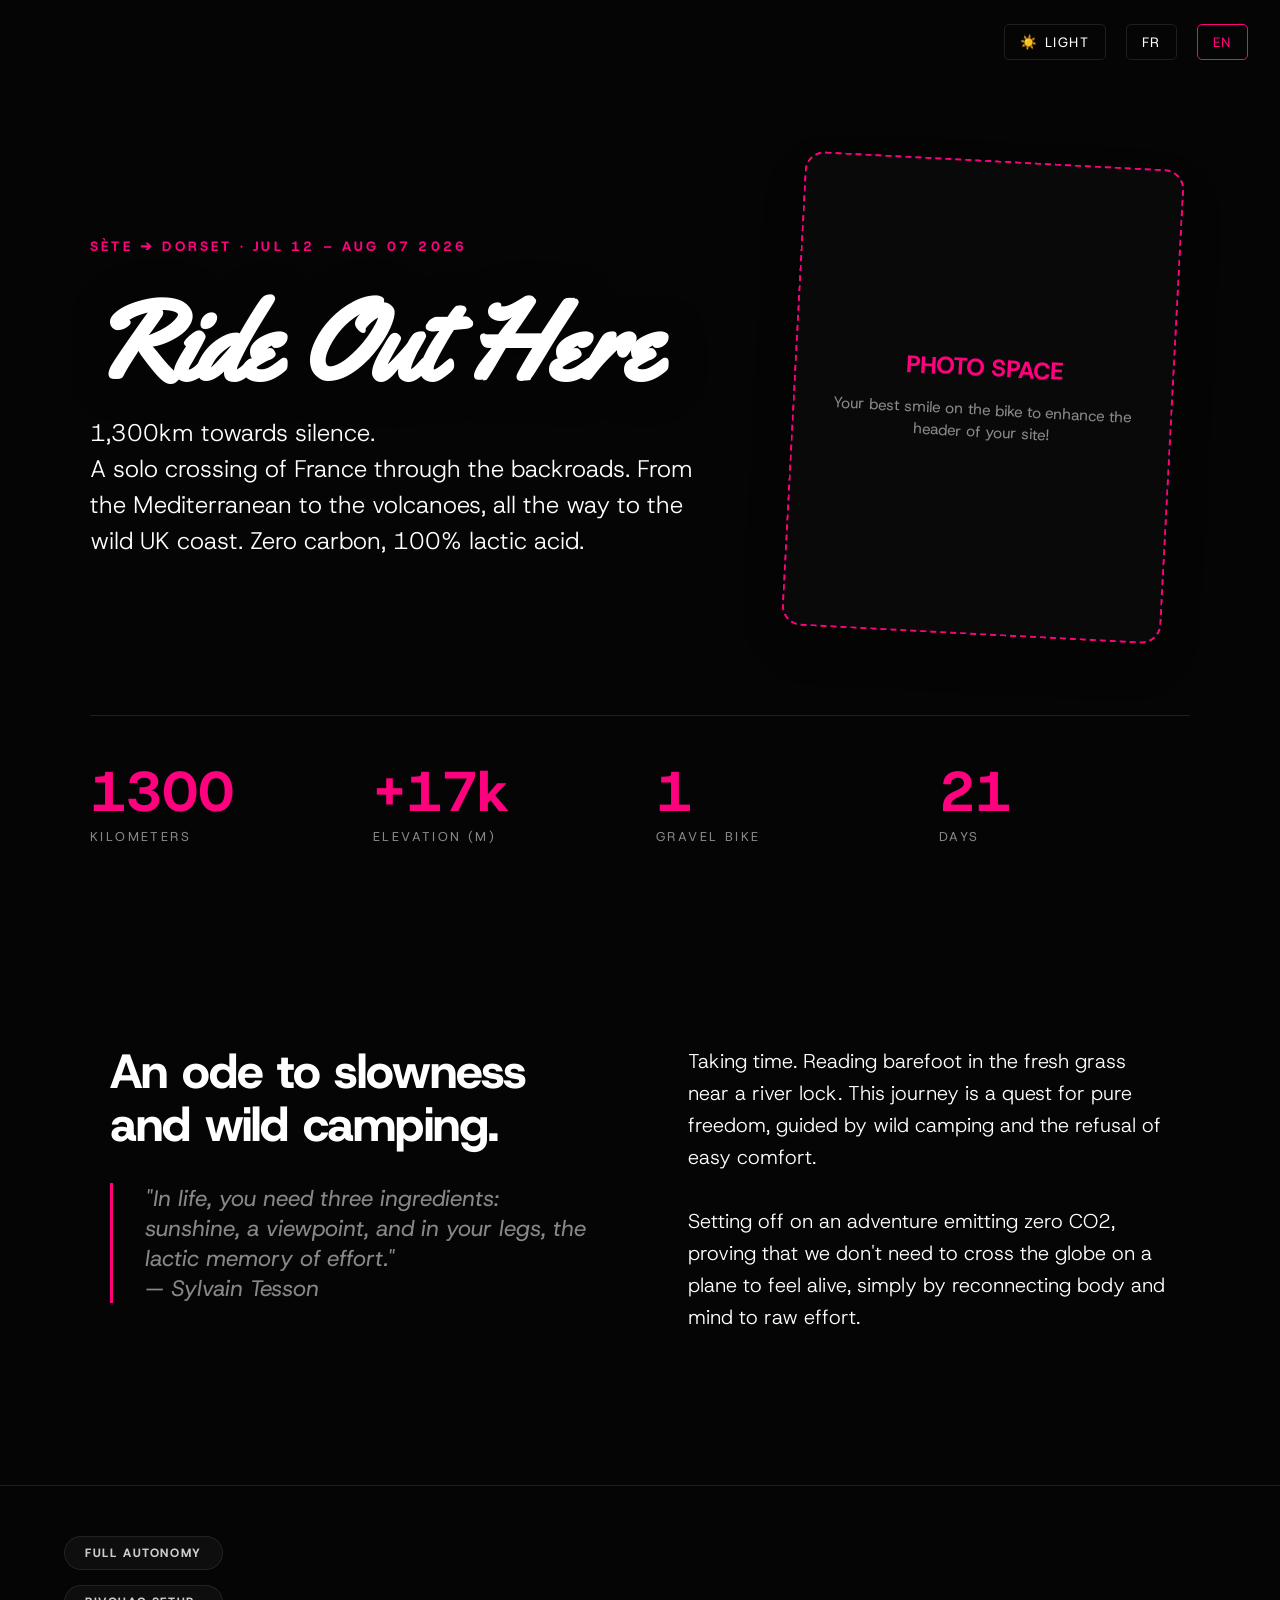
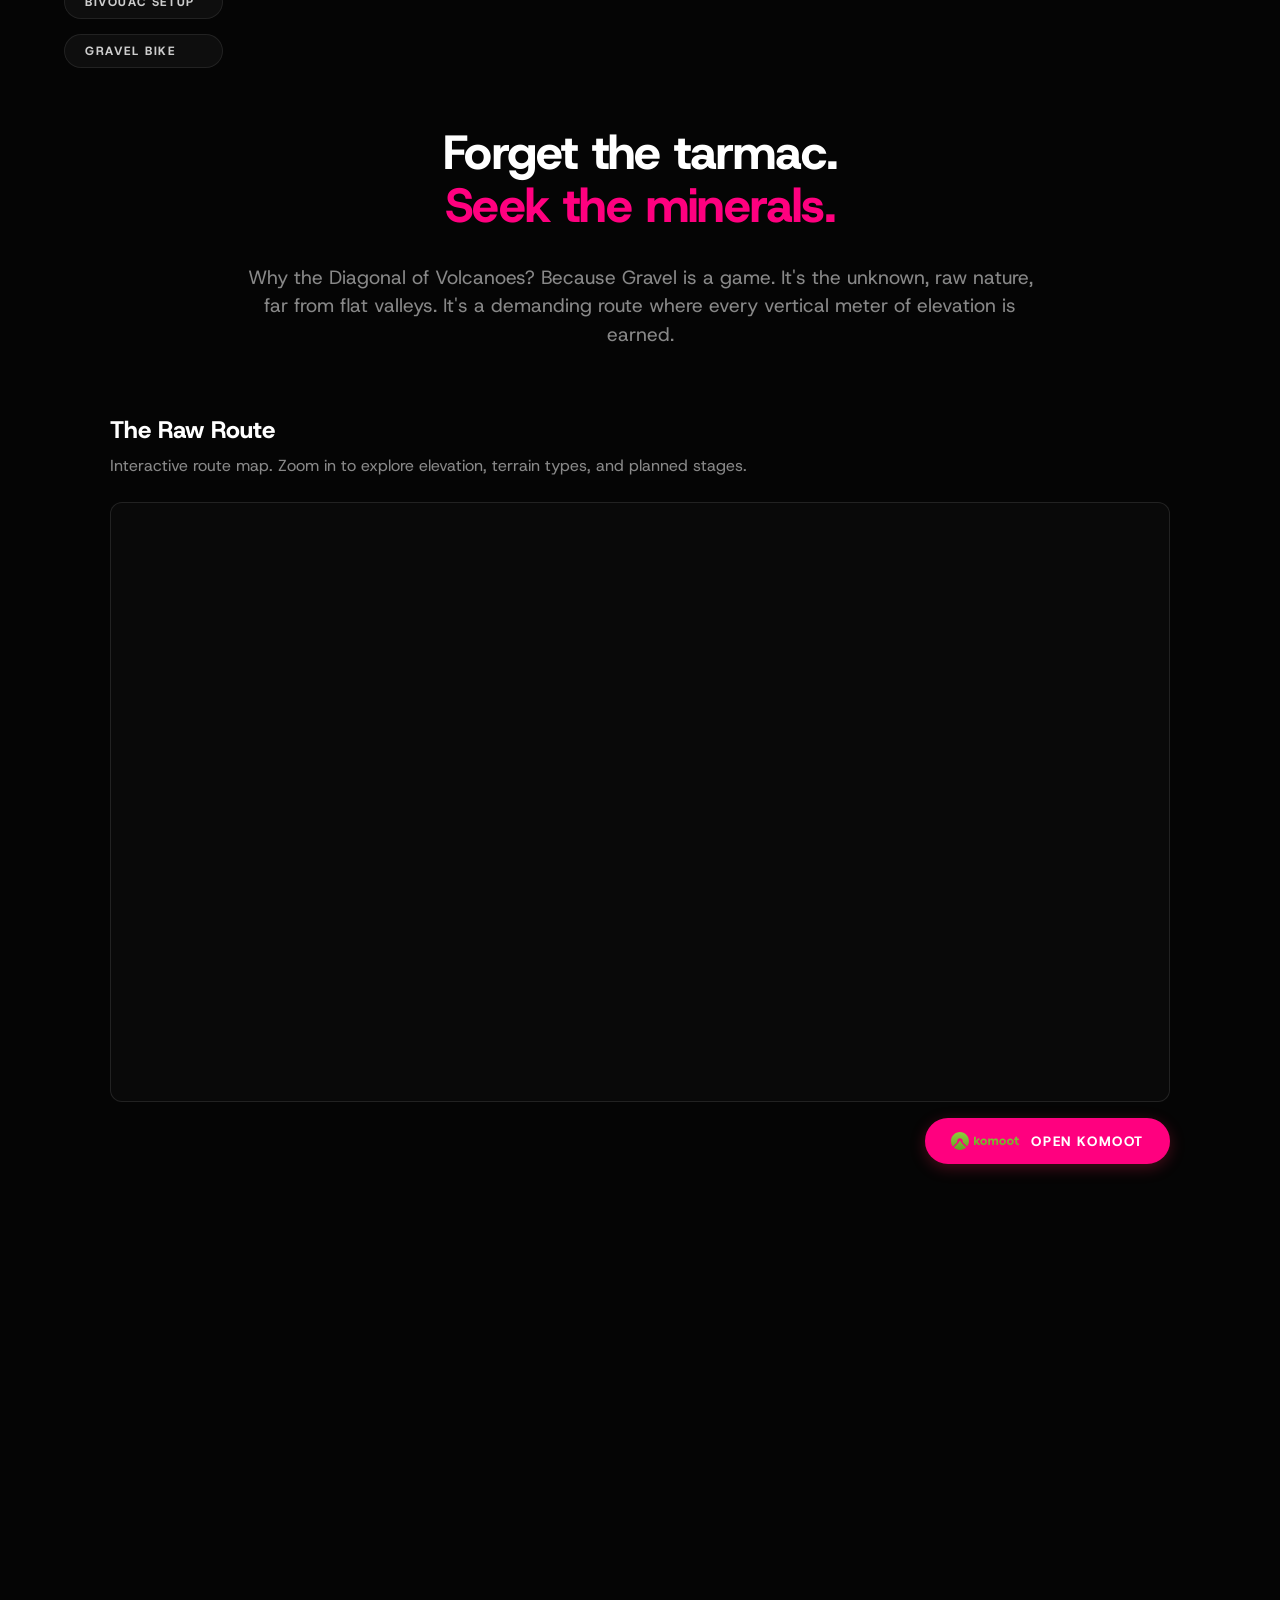
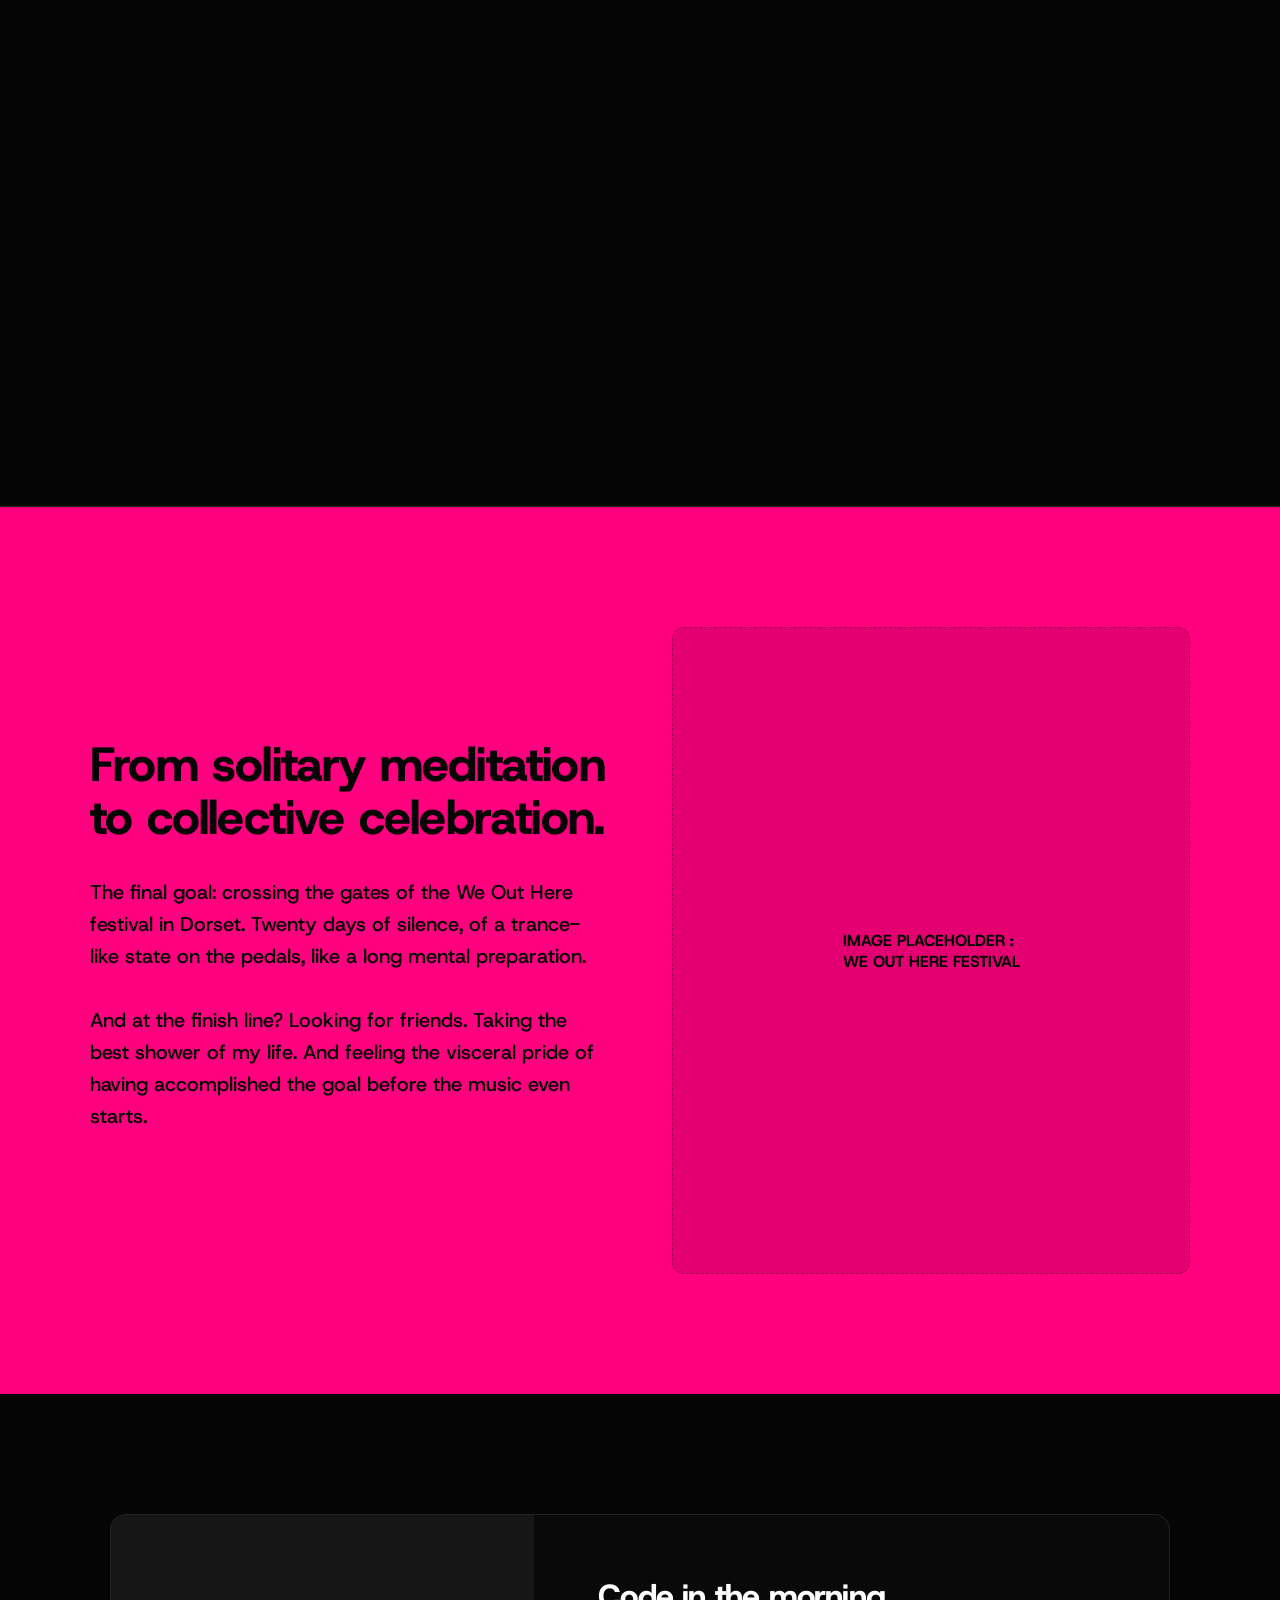
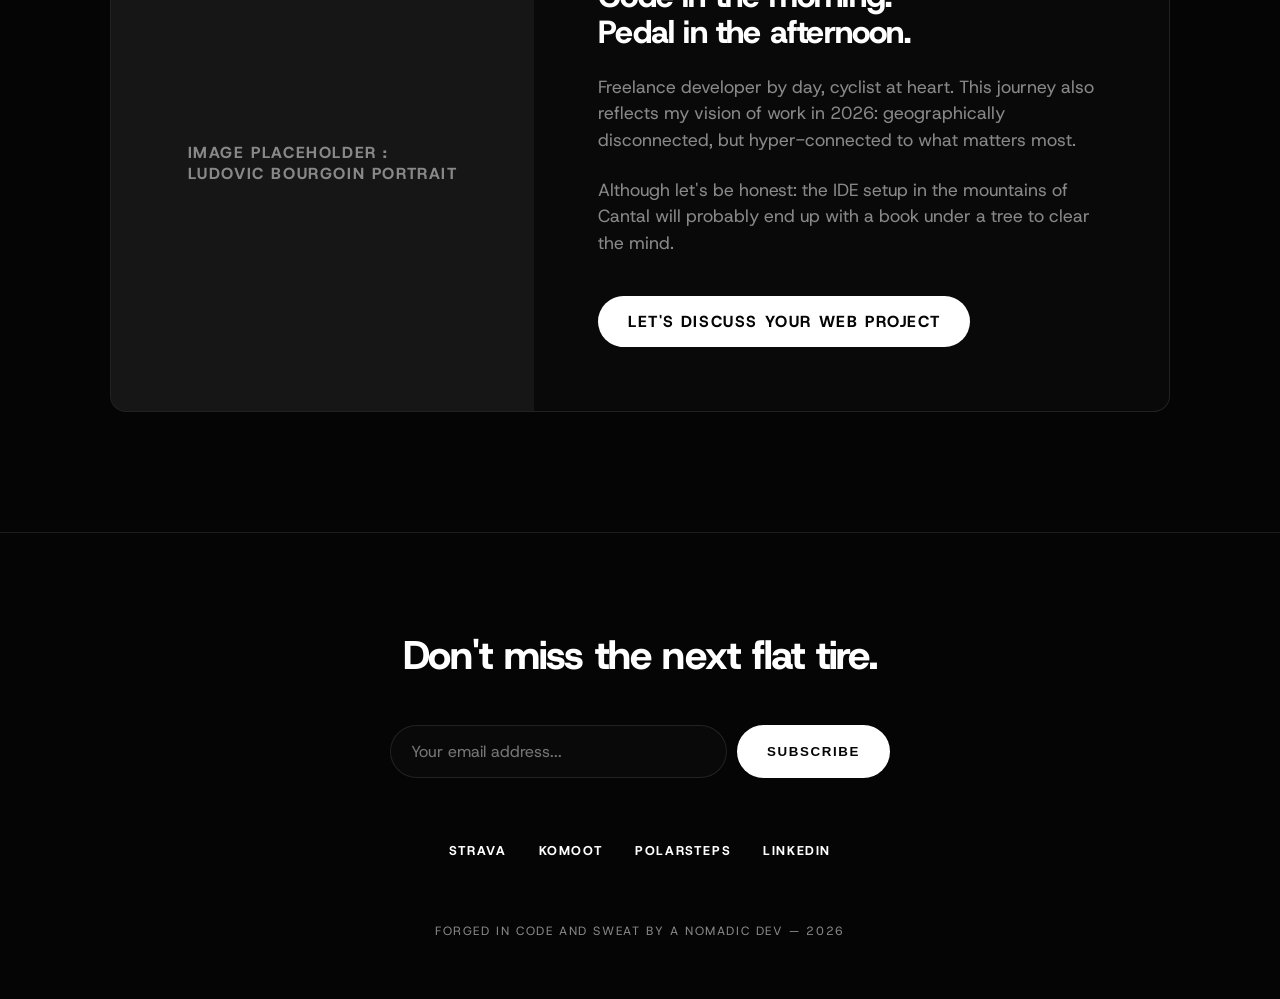
==== en.html @ 4d6a154c "feat: refonte UX/UI scrollytelling, Hero asymétrique, intégration Strava et Bento Grid" ====
<!DOCTYPE html>
<html lang="en" data-theme="dark">
<head>
    <meta charset="UTF-8">
    <meta name="viewport" content="width=device-width, initial-scale=1.0">
    <title>Ride Out Here | From Sète to the UK</title>
    <link rel="preconnect" href="https://fonts.googleapis.com">
    <link rel="preconnect" href="https://fonts.gstatic.com" crossorigin>
    <link href="https://fonts.googleapis.com/css2?family=Host+Grotesk:wght@300;400;500;800&family=Yellowtail&display=swap" rel="stylesheet">
    <link rel="stylesheet" href="style.css">
    <script src="app.js" defer></script>
</head>
<body>

    <nav aria-label="Main Navigation">
        <button id="theme-toggle" aria-label="Toggle theme">☀️ Light</button>
        <a href="index.html">FR</a>
        <a href="en.html" class="active-lang">EN</a>
    </nav>

    <!-- SECTION 1 : HERO -->
    <header id="hero" class="fade-up">
        <div class="hero-main">
            <div class="hero-content">
                <div class="kicker">Sète ➔ Dorset · Jul 12 – Aug 07 2026</div>
                <h1 class="logo-script" style="color: var(--text);">Ride Out Here</h1>
                <div class="hero-subtitle">1,300km towards silence.<br>A solo crossing of France through the backroads. From the Mediterranean to the volcanoes, all the way to the wild UK coast. Zero carbon, 100% lactic acid.</div>
            </div>
            
            <div class="hero-visual">
                <div class="placeholder-img">
                    <div>
                        <div class="placeholder-text">Photo Space</div>
                        <div class="placeholder-sub">Your best smile on the bike to enhance the header of your site!</div>
                    </div>
                </div>
            </div>
        </div>
        
        <div class="hero-stats fade-up">
            <div class="stat-impact">
                <span class="value">1300</span>
                <span class="label">Kilometers</span>
            </div>
            <div class="stat-impact">
                <span class="value">+17k</span>
                <span class="label">Elevation (m)</span>
            </div>
            <div class="stat-impact">
                <span class="value">1</span>
                <span class="label">Gravel Bike</span>
            </div>
            <div class="stat-impact">
                <span class="value">21</span>
                <span class="label">Days</span>
            </div>
        </div>
    </header>

    <!-- SECTION 2 : MANIFESTO -->
    <section id="manifesto" class="container">
        <div class="manifesto-grid">
            <div class="manifesto-left fade-up">
                <h2>An ode to slowness and wild camping.</h2>
                <div class="manifesto-quote">
                    "In life, you need three ingredients: sunshine, a viewpoint, and in your legs, the lactic memory of effort."
                    <br>— Sylvain Tesson
                </div>
            </div>
            <div class="manifesto-right fade-up">
                <p>Taking time. Reading barefoot in the fresh grass near a river lock. This journey is a quest for pure freedom, guided by wild camping and the refusal of easy comfort.</p>
                <p>Setting off on an adventure emitting zero CO2, proving that we don't need to cross the globe on a plane to feel alive, simply by reconnecting body and mind to raw effort.</p>
            </div>
        </div>
    </section>

    <!-- SECTION 3 : PLAYGROUND -->
    <section id="playground" class="dark-section">
        <div class="floating-badges">
            <span class="badge">Full Autonomy</span>
            <span class="badge">Bivouac Setup</span>
            <span class="badge">Gravel Bike</span>
        </div>
        <div class="container fade-up">
            <div class="playground-header">
                <h2>Forget the tarmac.<br><span style="color: var(--pink)">Seek the minerals.</span></h2>
                <p>Why the Diagonal of Volcanoes? Because Gravel is a game. It's the unknown, raw nature, far from flat valleys. It's a demanding route where every vertical meter of elevation is earned.</p>
            </div>
            
            <div class="data-grid">
                
                <!-- KOMOOT FULL WIDTH -->
                <div class="data-item full-width fade-up">
                    <div class="data-header">
                        <h3>The Raw Route</h3>
                        <p class="data-desc">Interactive route map. Zoom in to explore elevation, terrain types, and planned stages.</p>
                    </div>
                    <div class="iframe-wrapper komoot-wrapper">
                        <iframe src="https://www.komoot.com/en-en/collection/4285961/embed?share_token=anZigAyCn3lF7c02jevDtrPd1Ze7LWQnHjiLICbngpUIBMjyJF" width="100%" height="100%" frameborder="0" scrolling="no"></iframe>
                    </div>
                    <div class="app-link-container">
                        <a href="https://www.komoot.com/en-en/collection/4285961" target="_blank" class="app-link">
                            <img src="Komoot_idVKN6jqin_1.svg" alt="Komoot" class="app-logo">
                            Open Komoot
                        </a>
                    </div>
                </div>

                <!-- POLARSTEPS HALF WIDTH -->
                <div class="data-item fade-up">
                    <div class="data-header">
                        <h3>Live Journal</h3>
                        <p class="data-desc">Real-time GPS tracking and daily photos. Experience the adventure from the inside.</p>
                    </div>
                    <div class="iframe-wrapper polarsteps-wrapper">
                        <iframe width="100%" height="100%" src="https://www.polarsteps.com/LudovicBourgoin/25395523-ride-out-here/embed" frameborder="0"></iframe>
                    </div>
                    <div class="app-link-container">
                        <a href="https://www.polarsteps.com/LudovicBourgoin/25395523-ride-out-here" target="_blank" class="app-link">
                            <img src="Polarsteps_Polarsteps_logo_-_Monotone_-_White_0.svg" alt="Polarsteps" class="app-logo">
                            Open Polarsteps
                        </a>
                    </div>
                </div>
                
                <!-- STRAVA HALF WIDTH -->
                <div class="data-item fade-up">
                    <div class="data-header">
                        <h3>Strava Telemetry</h3>
                        <p class="data-desc">Raw effort data: heart rate, speed, power output, and segments.</p>
                    </div>
                    <div class="strava-wrapper">
                        <iframe height='454' width='300' frameborder='0' allowtransparency='true' scrolling='no' src='https://www.strava.com/athletes/3529991/latest-rides/a2a5da579c4d61aae8dc96df157a29bcff467240'></iframe>
                    </div>
                    <div class="app-link-container">
                        <a href="https://www.strava.com/athletes/3529991" target="_blank" class="app-link">
                            <img src="Strava_idOGsGeeO9_0.svg" alt="Strava" class="app-logo">
                            Open Strava
                        </a>
                    </div>
                </div>

            </div>
        </div>
    </section>

    <!-- SECTION 4 : DESTINATION -->
    <section id="destination" class="pink-section">
        <div class="split-section fade-up">
            <div class="split-text">
                <h2>From solitary meditation to collective celebration.</h2>
                <p>The final goal: crossing the gates of the We Out Here festival in Dorset. Twenty days of silence, of a trance-like state on the pedals, like a long mental preparation.</p>
                <p>And at the finish line? Looking for friends. Taking the best shower of my life. And feeling the visceral pride of having accomplished the goal before the music even starts.</p>
            </div>
            <div class="split-image">
                <div class="placeholder-img">Image Placeholder :<br>We Out Here Festival</div>
            </div>
        </div>
    </section>

    <!-- SECTION 5 : DEV NOMADE -->
    <section id="author" class="container">
        <div class="author-card fade-up">
            <div class="author-img">
                <div class="placeholder-img">Image Placeholder :<br>Ludovic Bourgoin Portrait</div>
            </div>
            <div class="author-bio">
                <h2>Code in the morning.<br>Pedal in the afternoon.</h2>
                <p>Freelance developer by day, cyclist at heart. This journey also reflects my vision of work in 2026: geographically disconnected, but hyper-connected to what matters most.</p>
                <p>Although let's be honest: the IDE setup in the mountains of Cantal will probably end up with a book under a tree to clear the mind.</p>
                <div style="margin-top: 1rem;">
                    <a href="mailto:contact@example.com" class="cta-button">Let's discuss your web project</a>
                </div>
            </div>
        </div>
    </section>

    <!-- SECTION 6 : FOOTER -->
    <footer>
        <h2 class="fade-up">Don't miss the next flat tire.</h2>
        <div class="newsletter fade-up">
            <input type="email" placeholder="Your email address...">
            <button class="cta-button">Subscribe</button>
        </div>
        <div class="footer-links fade-up">
            <a href="https://strava.com/">Strava</a>
            <a href="https://www.komoot.com/en-en/collection/4285961">Komoot</a>
            <a href="https://www.polarsteps.com/LudovicBourgoin/25395523-ride-out-here">Polarsteps</a>
            <a href="#">LinkedIn</a>
        </div>
        <p class="copyright">FORGED IN CODE AND SWEAT BY A NOMADIC DEV — 2026</p>
    </footer>

</body>
</html>
---- style.css ----
:root {
    --pink: #ff007f;
    --bg: #050505;
    --text: #ffffff;
    --text-dim: #888888;
    --border: rgba(255, 255, 255, 0.1);
    --grain-opacity: 0.03;
    --setup-bg: rgba(255,255,255, 0.02);
    --hero-overlay: rgba(0, 0, 0, 0.75);
    --hero-text: #ffffff;
}

[data-theme="light"] {
    --pink: #E11D48;
    --bg: #FAFAFA;
    --text: #18181b;
    --text-dim: #52525b;
    --border: rgba(0, 0, 0, 0.1);
    --grain-opacity: 0.02;
    --setup-bg: rgba(0,0,0, 0.03);
    --hero-overlay: rgba(255, 255, 255, 0.85);
    --hero-text: #18181b;
}

* { box-sizing: border-box; margin: 0; padding: 0; }

body {
    background-color: var(--bg);
    color: var(--text);
    font-family: 'Host Grotesk', sans-serif;
    -webkit-font-smoothing: antialiased;
    overflow-x: hidden;
    transition: background-color 0.3s ease, color 0.3s ease;
}

body::before {
    content: "";
    position: fixed;
    top: 0; left: 0; width: 100%; height: 100%;
    background-image: url("https://www.transparenttextures.com/patterns/carbon-fibre.png");
    opacity: var(--grain-opacity);
    pointer-events: none;
    z-index: -1;
}

/* --- TOOLBAR / NAVBAR --- */
nav {
    position: fixed;
    top: 0; left: 0; right: 0;
    padding: 1.5rem 2rem;
    display: flex;
    justify-content: flex-end;
    gap: 20px;
    z-index: 100;
    background: transparent;
    transition: all 0.3s ease;
    border-bottom: 1px solid transparent;
}

nav.scrolled {
    backdrop-filter: blur(10px);
    -webkit-backdrop-filter: blur(10px);
    background: rgba(0, 0, 0, 0.4);
    border-bottom: 1px solid var(--border);
    padding: 1rem 2rem;
}

[data-theme="light"] nav.scrolled {
    background: rgba(255, 255, 255, 0.7);
}

nav button, nav a {
    background: none;
    border: 1px solid var(--border);
    border-radius: 5px;
    color: var(--text);
    padding: 8px 15px;
    font-family: inherit;
    font-size: 0.85rem;
    cursor: pointer;
    text-transform: uppercase;
    letter-spacing: 0.1rem;
    text-decoration: none;
    transition: all 0.2s;
}

nav button:hover, nav a:hover {
    border-color: var(--pink);
    color: var(--pink);
}

.active-lang {
    border-color: var(--pink);
    color: var(--pink);
}

/* --- ANIMATIONS --- */
.fade-up {
    opacity: 0;
    transform: translateY(30px);
    transition: opacity 0.8s ease, transform 0.8s ease;
}

.fade-up.in-view {
    opacity: 1;
    transform: translateY(0);
}

/* --- SECTION 1 : HERO --- */
header#hero {
    min-height: auto;
    display: flex;
    flex-direction: column;
    justify-content: center;
    align-items: center;
    position: relative;
    padding: 160px 20px 80px;
    background: none;
}

[data-theme="light"] header#hero {
    background: none;
}

.hero-main {
    display: grid;
    grid-template-columns: 1.2fr 0.8fr;
    gap: 4rem;
    max-width: 1100px;
    width: 100%;
    margin-bottom: 5rem;
    align-items: center;
}

@media (max-width: 900px) {
    .hero-main {
        grid-template-columns: 1fr;
        text-align: center;
    }
}

.hero-content {
    margin: 0;
    padding: 0;
}

@media (max-width: 900px) {
    .hero-content {
        display: flex;
        flex-direction: column;
        align-items: center;
    }
}

.kicker {
    font-size: 0.85rem;
    color: var(--pink);
    text-transform: uppercase;
    letter-spacing: 0.2rem;
    font-weight: 800;
    margin-bottom: 2rem;
}

.logo-script {
    font-family: 'Yellowtail', cursive;
    font-size: clamp(4rem, 10vw, 7rem);
    color: var(--hero-text);
    line-height: 1;
    margin-bottom: 1rem;
    text-shadow: 0 4px 40px rgba(0, 0, 0, 0.4);
}

.hero-subtitle {
    font-size: clamp(1.2rem, 3vw, 1.5rem);
    line-height: 1.5;
    color: var(--text);
    font-weight: 300;
}

.hero-stats {
    display: grid;
    grid-template-columns: repeat(4, 1fr);
    width: 100%;
    max-width: 1100px;
    gap: 2rem;
    padding-top: 3rem;
    border-top: 1px solid var(--border);
}

.hero-visual {
    position: relative;
    width: 100%;
    display: flex;
    justify-content: center;
    align-items: center;
}

.hero-visual .placeholder-img {
    width: 100%;
    max-width: 380px;
    aspect-ratio: 4/5;
    background: var(--setup-bg);
    border: 2px dashed var(--pink);
    border-radius: 20px;
    display: flex;
    justify-content: center;
    align-items: center;
    text-align: center;
    padding: 2rem;
    transform: rotate(3deg);
    transition: transform 0.4s ease;
    box-shadow: 0 20px 40px rgba(0,0,0, 0.2);
}

[data-theme="light"] .hero-visual .placeholder-img {
    background: rgba(0,0,0,0.03);
}

.hero-visual:hover .placeholder-img {
    transform: rotate(0deg) scale(1.02);
}

.hero-visual .placeholder-text {
    font-size: 1.5rem;
    font-weight: 800;
    color: var(--pink);
    text-transform: uppercase;
}

.hero-visual .placeholder-sub {
    font-size: 0.95rem;
    color: var(--text-dim);
    margin-top: 1rem;
    font-weight: normal;
    line-height: 1.4;
}

.stat-impact {
    display: flex;
    flex-direction: column;
}

.stat-impact .value {
    font-size: clamp(2rem, 5vw, 3.5rem);
    font-weight: 800;
    color: var(--pink);
    line-height: 1;
}

.stat-impact .label {
    font-size: 0.8rem;
    text-transform: uppercase;
    letter-spacing: 0.15rem;
    color: var(--text-dim);
    margin-top: 0.5rem;
}

@media (max-width: 768px) {
    .hero-stats {
        grid-template-columns: repeat(2, 1fr);
        gap: 2rem;
    }
}

/* --- SECTION 2 : MANIFESTO --- */
.container {
    max-width: 1100px;
    margin: 0 auto;
    padding: 120px 20px;
}

.manifesto-grid {
    display: grid;
    grid-template-columns: 1fr 1fr;
    gap: 6rem;
    align-items: start;
}

@media (max-width: 900px) {
    .manifesto-grid {
        grid-template-columns: 1fr;
        gap: 3rem;
    }
}

.manifesto-left {
    position: sticky;
    top: 120px;
}

h2 {
    font-size: clamp(2rem, 4vw, 3rem);
    line-height: 1.1;
    font-weight: 800;
    margin-bottom: 2rem;
    letter-spacing: -0.05rem;
}

.manifesto-quote {
    font-size: 1.4rem;
    font-style: italic;
    color: var(--text-dim);
    border-left: 3px solid var(--pink);
    padding-left: 2rem;
    margin-top: 2rem;
}

.manifesto-right p {
    font-size: 1.25rem;
    line-height: 1.6;
    color: var(--text);
    margin-bottom: 2rem;
    font-weight: 300;
}

/* --- SECTION 3 : PLAYGROUND --- */
.dark-section {
    background: #050505;
    border-top: 1px solid var(--border);
    border-bottom: 1px solid var(--border);
    padding: 120px 20px;
    color: #ffffff;
    position: relative;
    overflow: hidden;
}

[data-theme="light"] .dark-section {
    background: #FAFAFA;
    color: #18181b;
}

.playground-header {
    text-align: center;
    max-width: 800px;
    margin: 0 auto 4rem;
}

.playground-header p {
    font-size: 1.2rem;
    line-height: 1.5;
    color: var(--text-dim);
}

.data-grid {
    display: grid;
    grid-template-columns: repeat(2, 1fr);
    gap: 3rem;
    max-width: 1100px;
    margin: 0 auto;
    position: relative;
    z-index: 2;
}

@media (max-width: 900px) {
    .data-grid {
        grid-template-columns: 1fr;
    }
}

.data-item {
    display: flex;
    flex-direction: column;
}

.data-item.full-width {
    grid-column: 1 / -1;
}

.data-item h3 {
    font-size: 1.5rem;
    margin-bottom: 0.5rem;
    font-weight: 800;
    color: var(--text);
}

.data-desc {
    font-size: 1rem;
    line-height: 1.5;
    color: var(--text-dim);
    margin-bottom: 1.5rem;
}

.iframe-wrapper {
    background: var(--setup-bg);
    border: 1px solid var(--border);
    width: 100%;
    overflow: hidden;
    border-radius: 12px;
    transition: transform 0.3s ease, box-shadow 0.3s ease;
}

.iframe-wrapper.komoot-wrapper {
    height: 600px;
}

.iframe-wrapper.polarsteps-wrapper {
    height: 480px;
}

.strava-wrapper {
    height: 480px;
    display: flex;
    justify-content: center;
    align-items: center;
    background: var(--setup-bg);
    border: 1px solid var(--border);
    border-radius: 12px;
    transition: transform 0.3s ease, box-shadow 0.3s ease;
}

.strava-wrapper:hover {
    transform: translateY(-5px);
    box-shadow: 0 15px 30px rgba(0,0,0,0.2);
}

.iframe-wrapper iframe {
    width: 100%;
    height: 100%;
    border: none;
}

.iframe-wrapper:hover {
    transform: translateY(-5px);
    box-shadow: 0 15px 30px rgba(0,0,0,0.2);
}

@media (max-width: 768px) {
    .iframe-wrapper.komoot-wrapper, .iframe-wrapper.polarsteps-wrapper, .strava-wrapper {
        height: auto;
        min-height: 460px;
    }
}

/* Floating Badges */
.floating-badges {
    position: absolute;
    top: 50px;
    left: 5%;
    display: flex;
    flex-direction: column;
    gap: 15px;
    z-index: 1;
    opacity: 0.8;
}

@media (max-width: 768px) {
    .floating-badges { display: none; }
}

.badge {
    background: rgba(255, 255, 255, 0.05);
    border: 1px solid rgba(255, 255, 255, 0.1);
    color: var(--text);
    font-weight: 800;
    text-transform: uppercase;
    letter-spacing: 0.1rem;
    font-size: 0.75rem;
    padding: 8px 20px;
    border-radius: 50px;
    backdrop-filter: blur(10px);
}

[data-theme="light"] .badge {
    background: rgba(0, 0, 0, 0.05);
    border: 1px solid rgba(0, 0, 0, 0.1);
}

/* APP LINKS */
.app-link-container {
    margin-top: 1rem;
    display: flex;
    justify-content: flex-end;
}

.app-link {
    display: inline-flex;
    align-items: center;
    gap: 12px;
    background: var(--pink);
    color: #fff;
    padding: 12px 24px;
    border-radius: 50px;
    text-decoration: none;
    font-size: 0.85rem;
    font-weight: 800;
    text-transform: uppercase;
    letter-spacing: 0.1rem;
    border: 2px solid var(--pink);
    transition: all 0.3s ease;
    box-shadow: 0 4px 15px rgba(225, 29, 72, 0.3);
}

.app-link:hover {
    background: transparent;
    border-color: var(--pink);
    box-shadow: 0 8px 25px rgba(225, 29, 72, 0.5);
    color: var(--pink);
}

[data-theme="light"] .app-link:hover {
    color: var(--pink);
}

.app-logo {
    height: 18px;
    width: auto;
}

/* --- SECTION 4 : DESTINATION --- */
.pink-section {
    background-color: var(--pink);
    color: #050505;
    padding: 120px 20px;
}

.pink-section h2 {
    color: #050505;
}

.split-section {
    display: grid;
    grid-template-columns: 1fr 1fr;
    gap: 4rem;
    align-items: center;
    max-width: 1100px;
    margin: 0 auto;
}

@media (max-width: 900px) {
    .split-section {
        grid-template-columns: 1fr;
    }
}

.split-text p {
    font-size: 1.25rem;
    line-height: 1.6;
    margin-bottom: 2rem;
    font-weight: 500;
}

.split-image {
    width: 100%;
}

.split-image .placeholder-img {
    aspect-ratio: 4 / 5;
    background: rgba(0,0,0,0.1);
    border-radius: 12px;
    display: flex;
    align-items: center;
    justify-content: center;
    color: #050505;
    font-weight: 800;
    text-transform: uppercase;
    border: 1px dashed rgba(0,0,0,0.3);
}

/* --- SECTION 5 : DEV NOMADE --- */
.author-card {
    background: var(--setup-bg);
    border: 1px solid var(--border);
    border-radius: 16px;
    display: grid;
    grid-template-columns: 2fr 3fr;
    overflow: hidden;
}

@media (max-width: 768px) {
    .author-card {
        grid-template-columns: 1fr;
    }
}

.author-img {
    width: 100%;
    height: 100%;
}

.author-img .placeholder-img {
    width: 100%;
    height: 100%;
    min-height: 300px;
    background: rgba(255,255,255,0.05);
    display: flex;
    align-items: center;
    justify-content: center;
    color: var(--text-dim);
    text-transform: uppercase;
    font-weight: 800;
    letter-spacing: 0.1rem;
}

[data-theme="light"] .author-img .placeholder-img {
    background: rgba(0,0,0,0.05);
}

.author-bio {
    padding: 4rem;
    display: flex;
    flex-direction: column;
    justify-content: center;
}

.author-bio h2 {
    font-size: 2rem;
    margin-bottom: 1.5rem;
}

.author-bio p {
    font-size: 1.1rem;
    color: var(--text-dim);
    margin-bottom: 1.5rem;
    line-height: 1.5;
}

.cta-button {
    display: inline-block;
    padding: 15px 30px;
    background: var(--text);
    color: var(--bg);
    border-radius: 50px;
    font-weight: 800;
    text-transform: uppercase;
    letter-spacing: 0.1rem;
    text-decoration: none;
    transition: transform 0.3s ease;
    border: none;
    cursor: pointer;
    text-align: center;
}

.cta-button:hover {
    transform: translateY(-3px);
}

[data-theme="light"] .cta-button {
    background: #09090b;
    color: #fff;
}

/* --- SECTION 6 : FOOTER --- */
footer {
    padding: 100px 20px 60px;
    text-align: center;
    background: var(--bg);
    border-top: 1px solid var(--border);
}

footer h2 {
    font-size: clamp(2rem, 4vw, 2.5rem);
    margin-bottom: 3rem;
}

.newsletter {
    display: flex;
    max-width: 500px;
    margin: 0 auto 4rem;
    gap: 10px;
}

.newsletter input {
    flex: 1;
    background: var(--setup-bg);
    border: 1px solid var(--border);
    color: var(--text);
    padding: 15px 20px;
    border-radius: 50px;
    font-family: inherit;
    font-size: 1rem;
}

.newsletter input:focus {
    outline: none;
    border-color: var(--pink);
}

@media (max-width: 600px) {
    .newsletter {
        flex-direction: column;
    }
}

.footer-links {
    display: flex;
    justify-content: center;
    flex-wrap: wrap;
    gap: 2rem;
    margin-bottom: 4rem;
}

.footer-links a {
    color: var(--text);
    text-decoration: none;
    text-transform: uppercase;
    font-weight: 800;
    letter-spacing: 0.1rem;
    font-size: 0.8rem;
}

.footer-links a:hover {
    color: var(--pink);
}

.copyright {
    color: var(--text-dim);
    font-size: 0.75rem;
    letter-spacing: 0.1rem;
    text-transform: uppercase;
}
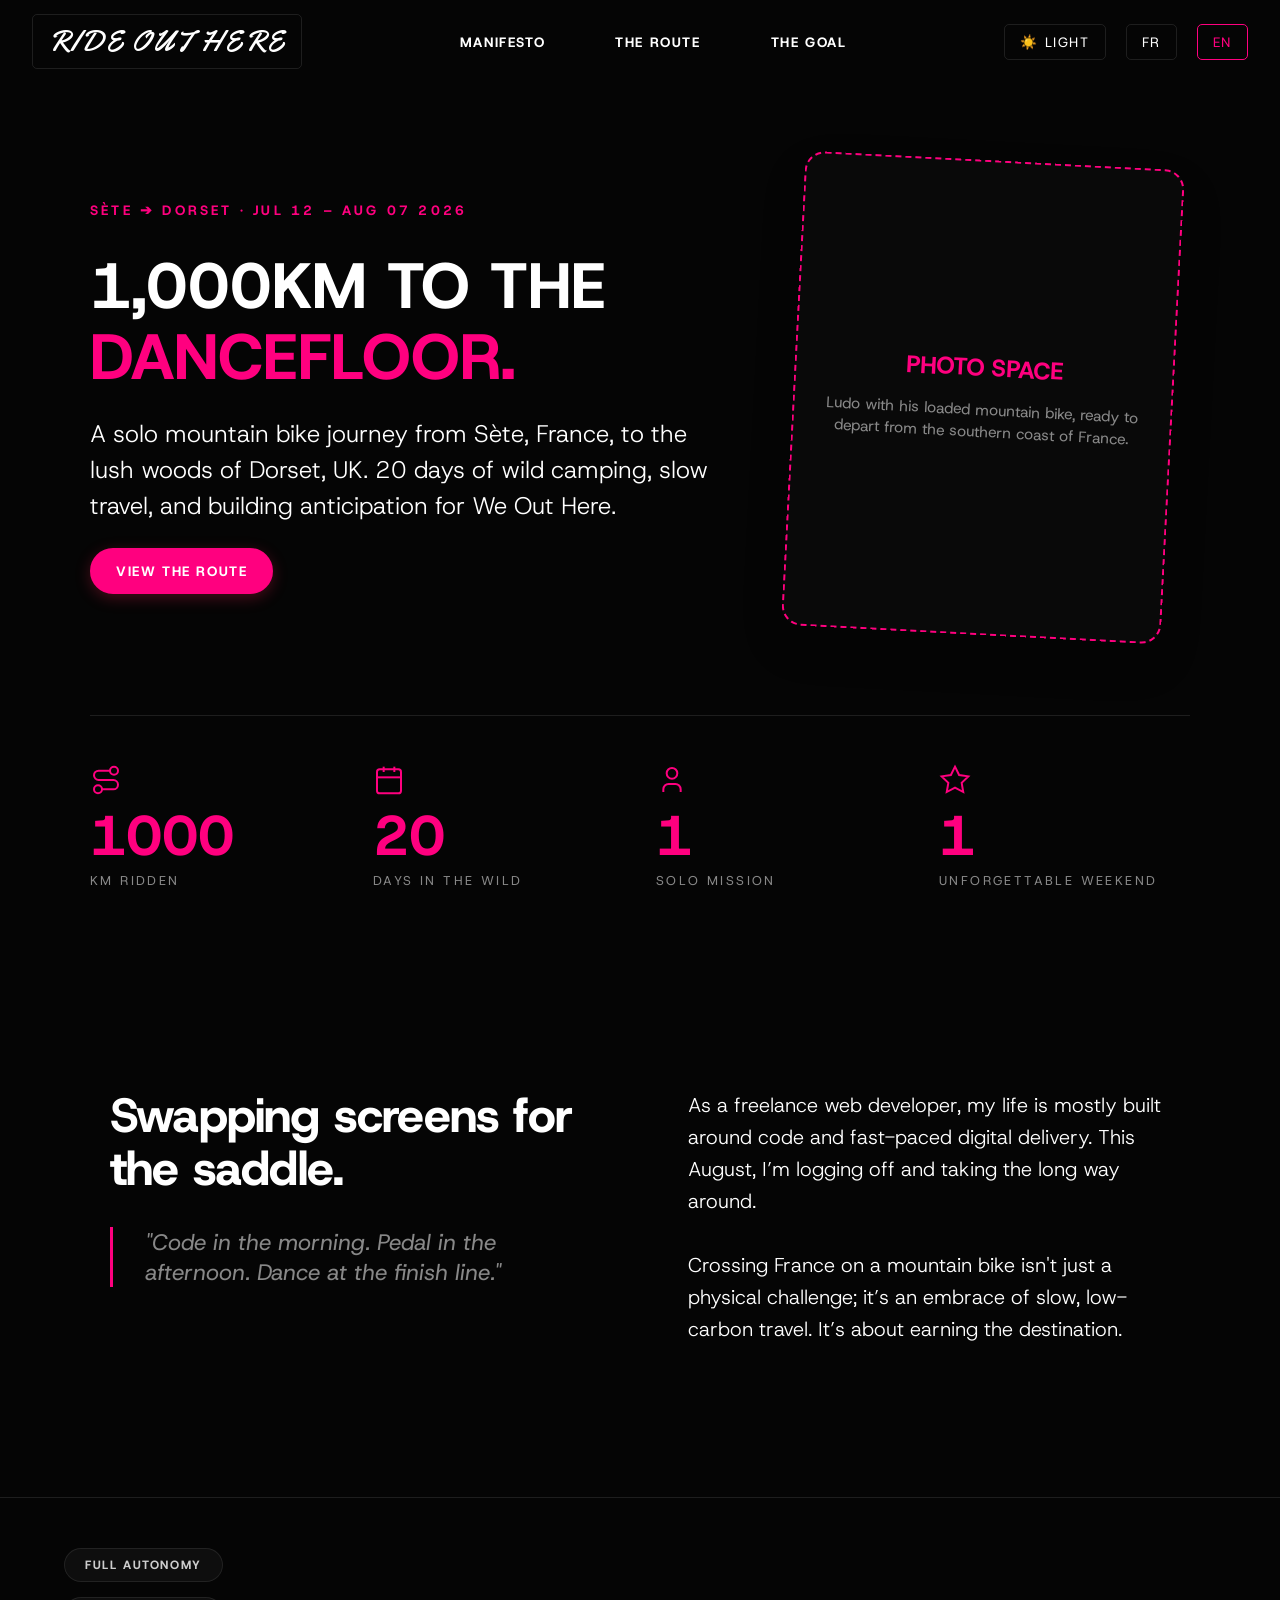
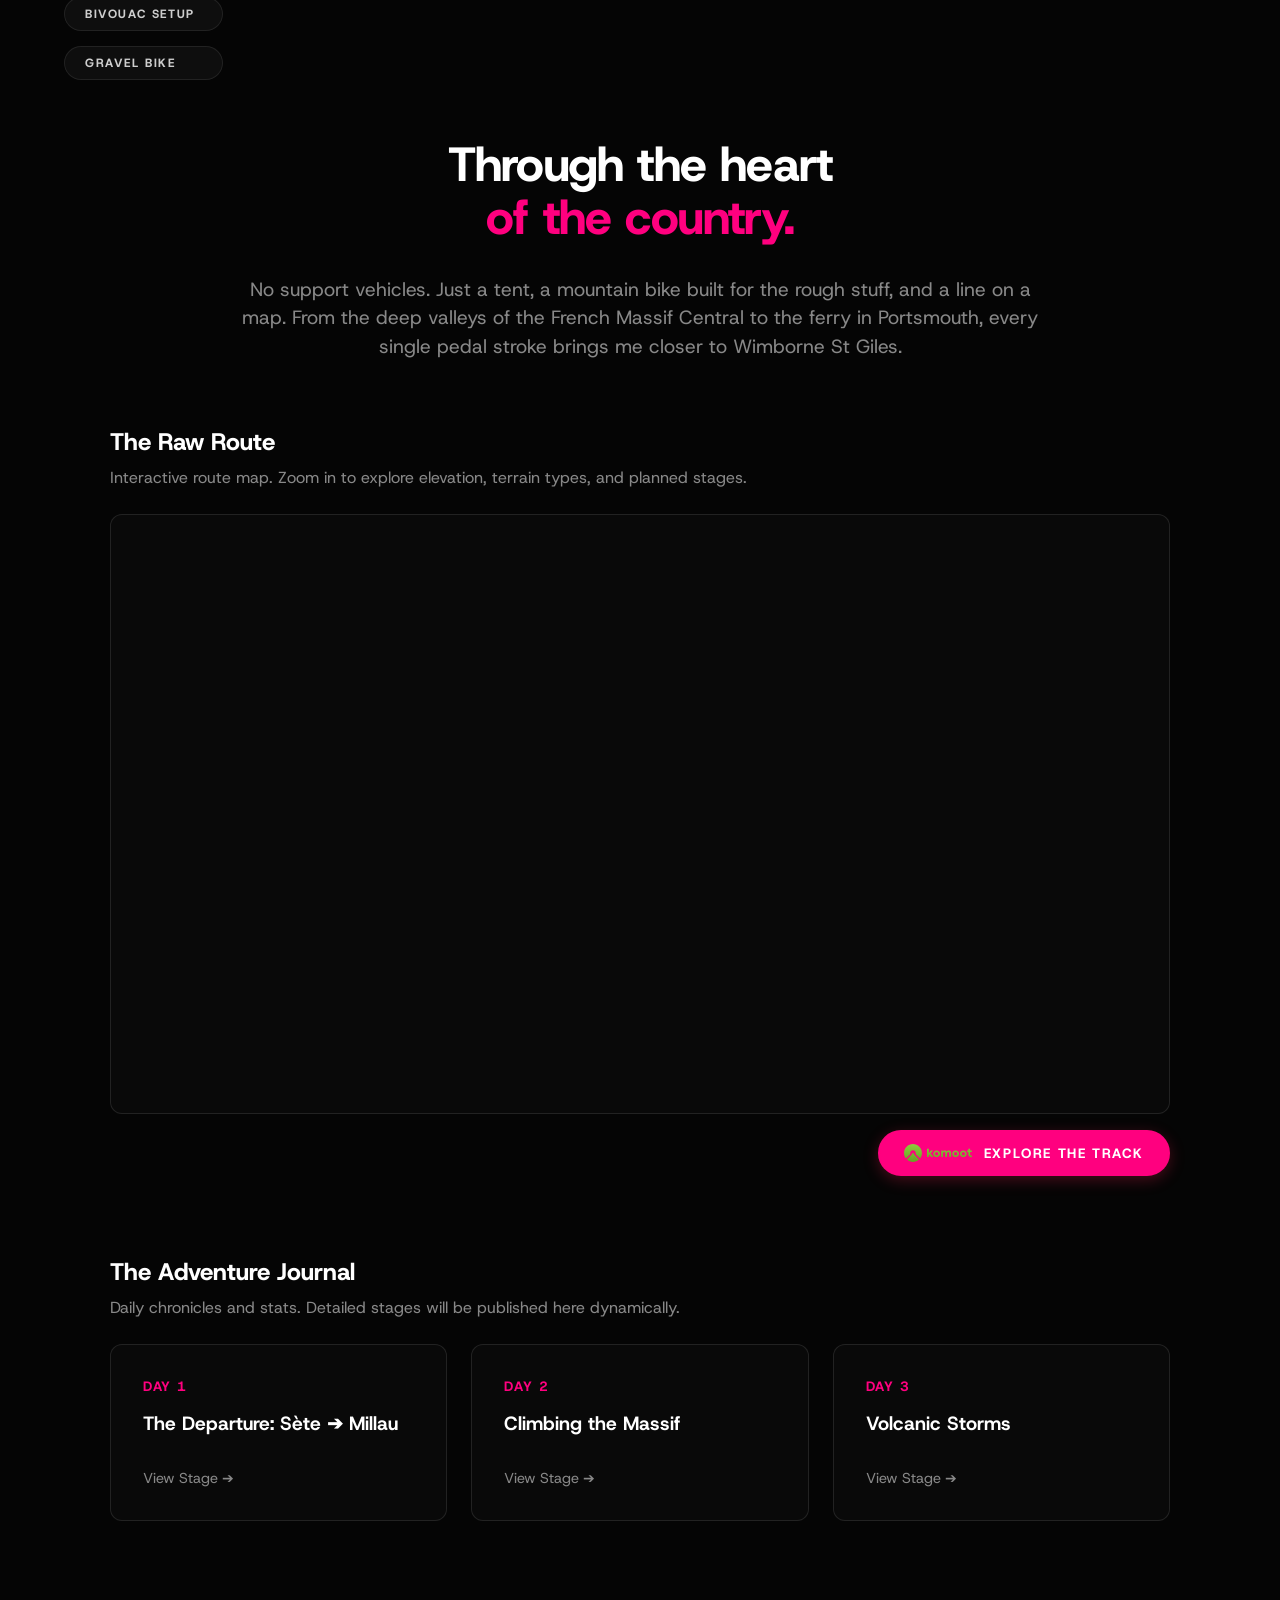
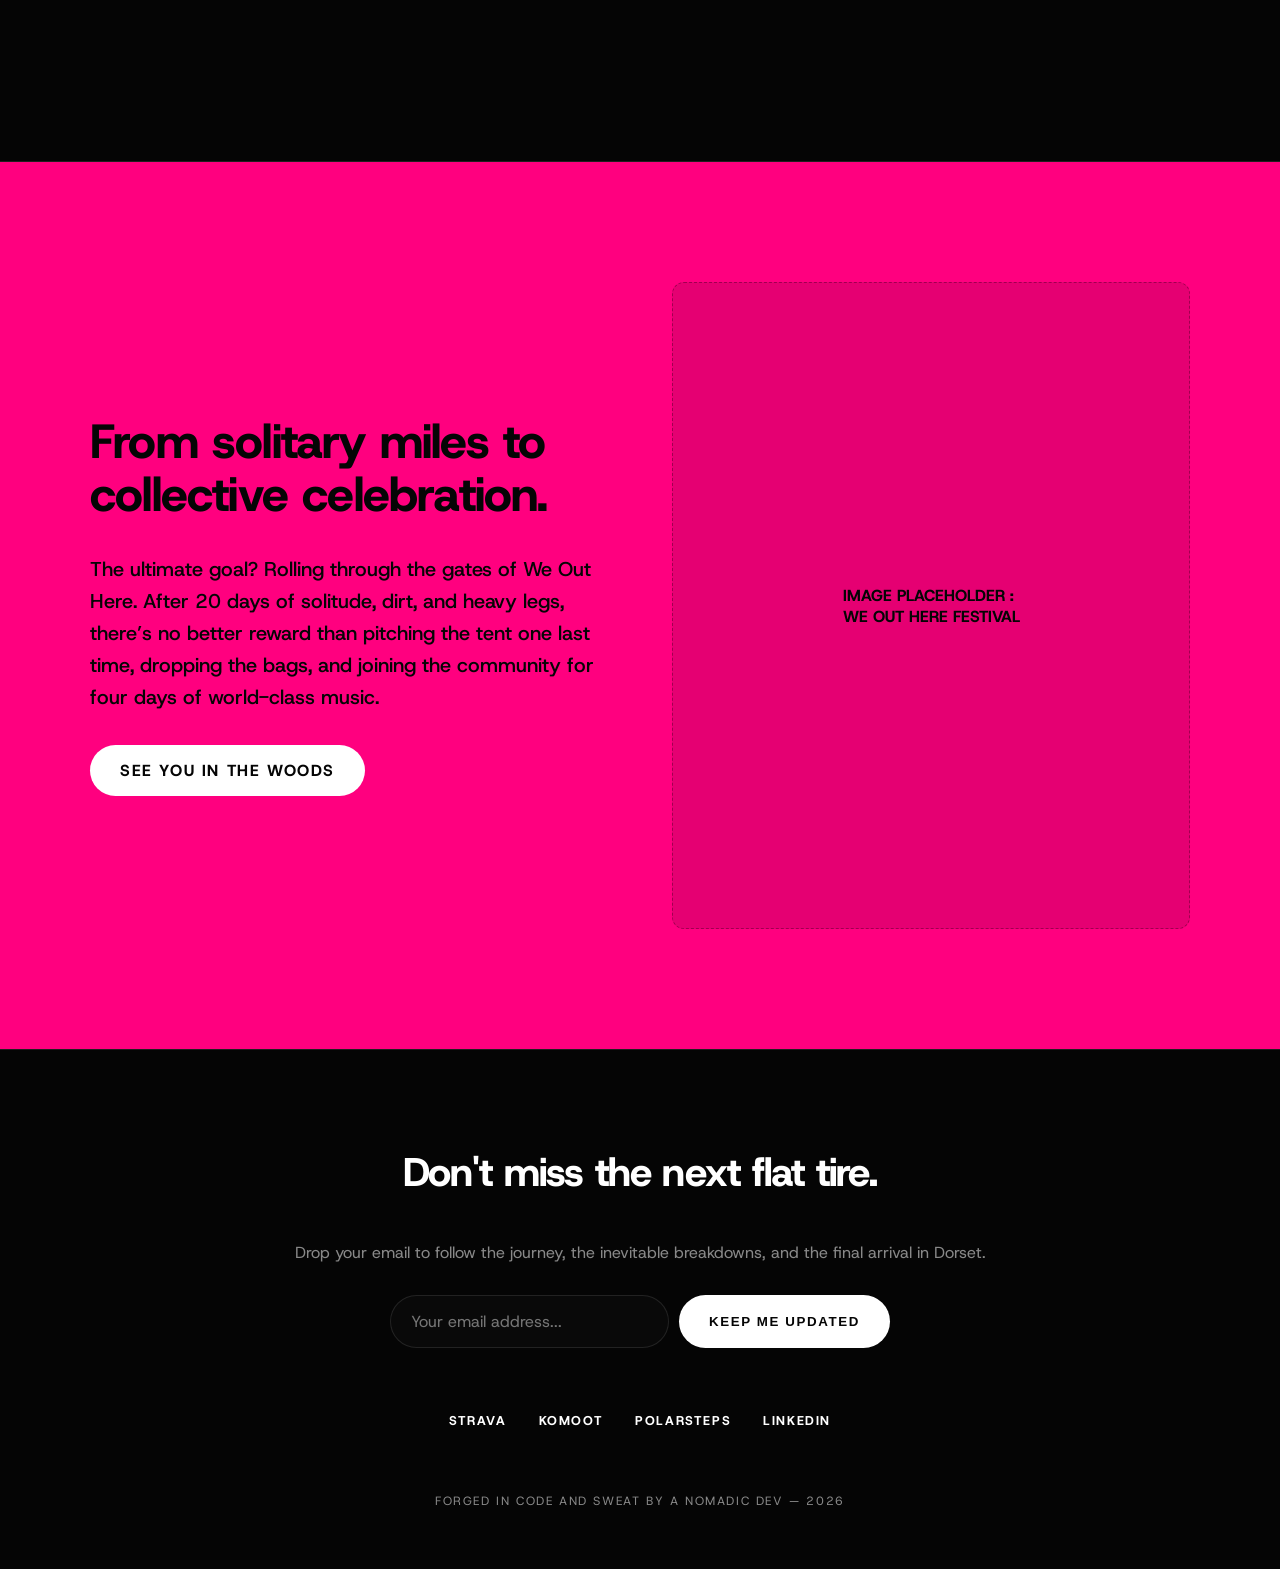
==== commit 8beaaea1: "Refactor: update copywriting to We Out Here vibes, add smooth scroll navbar, remove reveal animation" ====
--- a/en.html
+++ b/en.html
@@ -13,46 +13,61 @@
 <body>
 
     <nav aria-label="Main Navigation">
-        <button id="theme-toggle" aria-label="Toggle theme">☀️ Light</button>
-        <a href="index.html">FR</a>
-        <a href="en.html" class="active-lang">EN</a>
+        <div class="nav-branding">
+            <a href="#hero" style="font-family: 'Yellowtail', cursive; font-size: 1.8rem; line-height: 1; color: var(--text); text-decoration: none;">Ride Out Here</a>
+        </div>
+        <div class="nav-links">
+            <a href="#manifesto" class="nav-anchor">Manifesto</a>
+            <a href="#playground" class="nav-anchor">The Route</a>
+            <a href="#destination" class="nav-anchor">The Goal</a>
+        </div>
+        <div class="nav-controls">
+            <button id="theme-toggle" aria-label="Toggle theme">☀️ Light</button>
+            <a href="index.html">FR</a>
+            <a href="en.html" class="active-lang">EN</a>
+        </div>
     </nav>
 
     <!-- SECTION 1 : HERO -->
-    <header id="hero" class="fade-up">
+    <header id="hero">
         <div class="hero-main">
             <div class="hero-content">
                 <div class="kicker">Sète ➔ Dorset · Jul 12 – Aug 07 2026</div>
-                <h1 class="logo-script" style="color: var(--text);">Ride Out Here</h1>
-                <div class="hero-subtitle">1,300km towards silence.<br>A solo crossing of France through the backroads. From the Mediterranean to the volcanoes, all the way to the wild UK coast. Zero carbon, 100% lactic acid.</div>
+                <h1 class="hero-title">1,000km to the<br><span style="color: var(--pink)">Dancefloor.</span></h1>
+                <div class="hero-subtitle">A solo mountain bike journey from Sète, France, to the lush woods of Dorset, UK. 20 days of wild camping, slow travel, and building anticipation for We Out Here.</div>
+                <a href="#playground" class="app-link" style="margin-top: 1.5rem;">View the Route</a>
             </div>
             
             <div class="hero-visual">
-                <div class="placeholder-img">
+                <div class="placeholder-img" role="img" aria-label="Ludo with his loaded mountain bike, ready to depart from the southern coast of France.">
                     <div>
                         <div class="placeholder-text">Photo Space</div>
-                        <div class="placeholder-sub">Your best smile on the bike to enhance the header of your site!</div>
+                        <div class="placeholder-sub">Ludo with his loaded mountain bike, ready to depart from the southern coast of France.</div>
                     </div>
                 </div>
             </div>
         </div>
         
-        <div class="hero-stats fade-up">
+        <div class="hero-stats">
             <div class="stat-impact">
-                <span class="value">1300</span>
-                <span class="label">Kilometers</span>
+                <svg class="vintage-icon" viewBox="0 0 24 24" fill="none" stroke="currentColor"><circle cx="6" cy="19" r="3"></circle><path d="M9 19h8.5a3.5 3.5 0 0 0 0-7h-11a3.5 3.5 0 0 1 0-7H15"></path><circle cx="18" cy="5" r="3"></circle></svg>
+                <span class="value">1000</span>
+                <span class="label">km ridden</span>
             </div>
             <div class="stat-impact">
-                <span class="value">+17k</span>
-                <span class="label">Elevation (m)</span>
+                <svg class="vintage-icon" viewBox="0 0 24 24" fill="none" stroke="currentColor"><rect x="3" y="4" width="18" height="18" rx="2" ry="2"></rect><line x1="16" y1="2" x2="16" y2="6"></line><line x1="8" y1="2" x2="8" y2="6"></line><line x1="3" y1="10" x2="21" y2="10"></line></svg>
+                <span class="value">20</span>
+                <span class="label">days in the wild</span>
             </div>
             <div class="stat-impact">
+                <svg class="vintage-icon" viewBox="0 0 24 24" fill="none" stroke="currentColor"><circle cx="12" cy="7" r="4"></circle><path d="M5.5 21v-2a4 4 0 0 1 4-4h5a4 4 0 0 1 4 4v2"></path></svg>
                 <span class="value">1</span>
-                <span class="label">Gravel Bike</span>
+                <span class="label">solo mission</span>
             </div>
             <div class="stat-impact">
-                <span class="value">21</span>
-                <span class="label">Days</span>
+                <svg class="vintage-icon" viewBox="0 0 24 24" fill="none" stroke="currentColor"><polygon points="12 2 15.09 8.26 22 9.27 17 14.14 18.18 21.02 12 17.77 5.82 21.02 7 14.14 2 9.27 8.91 8.26 12 2"></polygon></svg>
+                <span class="value">1</span>
+                <span class="label">unforgettable weekend</span>
             </div>
         </div>
     </header>
@@ -60,16 +75,15 @@
     <!-- SECTION 2 : MANIFESTO -->
     <section id="manifesto" class="container">
         <div class="manifesto-grid">
-            <div class="manifesto-left fade-up">
-                <h2>An ode to slowness and wild camping.</h2>
+            <div class="manifesto-left">
+                <h2>Swapping screens for the saddle.</h2>
                 <div class="manifesto-quote">
-                    "In life, you need three ingredients: sunshine, a viewpoint, and in your legs, the lactic memory of effort."
-                    <br>— Sylvain Tesson
+                    "Code in the morning. Pedal in the afternoon. Dance at the finish line."
                 </div>
             </div>
-            <div class="manifesto-right fade-up">
-                <p>Taking time. Reading barefoot in the fresh grass near a river lock. This journey is a quest for pure freedom, guided by wild camping and the refusal of easy comfort.</p>
-                <p>Setting off on an adventure emitting zero CO2, proving that we don't need to cross the globe on a plane to feel alive, simply by reconnecting body and mind to raw effort.</p>
+            <div class="manifesto-right">
+                <p>As a freelance web developer, my life is mostly built around code and fast-paced digital delivery. This August, I’m logging off and taking the long way around.</p>
+                <p>Crossing France on a mountain bike isn't just a physical challenge; it’s an embrace of slow, low-carbon travel. It’s about earning the destination.</p>
             </div>
         </div>
     </section>
@@ -81,16 +95,16 @@
             <span class="badge">Bivouac Setup</span>
             <span class="badge">Gravel Bike</span>
         </div>
-        <div class="container fade-up">
+        <div class="container">
             <div class="playground-header">
-                <h2>Forget the tarmac.<br><span style="color: var(--pink)">Seek the minerals.</span></h2>
-                <p>Why the Diagonal of Volcanoes? Because Gravel is a game. It's the unknown, raw nature, far from flat valleys. It's a demanding route where every vertical meter of elevation is earned.</p>
+                <h2>Through the heart <br><span style="color: var(--pink)">of the country.</span></h2>
+                <p>No support vehicles. Just a tent, a mountain bike built for the rough stuff, and a line on a map. From the deep valleys of the French Massif Central to the ferry in Portsmouth, every single pedal stroke brings me closer to Wimborne St Giles.</p>
             </div>
             
             <div class="data-grid">
                 
                 <!-- KOMOOT FULL WIDTH -->
-                <div class="data-item full-width fade-up">
+                <div class="data-item full-width">
                     <div class="data-header">
                         <h3>The Raw Route</h3>
                         <p class="data-desc">Interactive route map. Zoom in to explore elevation, terrain types, and planned stages.</p>
@@ -101,41 +115,32 @@
                     <div class="app-link-container">
                         <a href="https://www.komoot.com/en-en/collection/4285961" target="_blank" class="app-link">
                             <img src="Komoot_idVKN6jqin_1.svg" alt="Komoot" class="app-logo">
-                            Open Komoot
+                            Explore the Track
                         </a>
                     </div>
                 </div>
 
-                <!-- POLARSTEPS HALF WIDTH -->
-                <div class="data-item fade-up">
+                <!-- JOURNAL GRID (Simulated CMS) -->
+                <div class="data-item full-width fade-up" style="margin-top: 2rem;">
                     <div class="data-header">
-                        <h3>Live Journal</h3>
-                        <p class="data-desc">Real-time GPS tracking and daily photos. Experience the adventure from the inside.</p>
+                        <h3>The Adventure Journal</h3>
+                        <p class="data-desc">Daily chronicles and stats. Detailed stages will be published here dynamically.</p>
                     </div>
-                    <div class="iframe-wrapper polarsteps-wrapper">
-                        <iframe width="100%" height="100%" src="https://www.polarsteps.com/LudovicBourgoin/25395523-ride-out-here/embed" frameborder="0"></iframe>
-                    </div>
-                    <div class="app-link-container">
-                        <a href="https://www.polarsteps.com/LudovicBourgoin/25395523-ride-out-here" target="_blank" class="app-link">
-                            <img src="Polarsteps_Polarsteps_logo_-_Monotone_-_White_0.svg" alt="Polarsteps" class="app-logo">
-                            Open Polarsteps
+                    <div class="journal-cms-grid">
+                        <a href="#" class="journal-card">
+                            <span class="journal-day">Day 1</span>
+                            <h4>The Departure: Sète ➔ Millau</h4>
+                            <span class="journal-link">View Stage ➔</span>
                         </a>
-                    </div>
-                </div>
-                
-                <!-- STRAVA HALF WIDTH -->
-                <div class="data-item fade-up">
-                    <div class="data-header">
-                        <h3>Strava Telemetry</h3>
-                        <p class="data-desc">Raw effort data: heart rate, speed, power output, and segments.</p>
-                    </div>
-                    <div class="strava-wrapper">
-                        <iframe height='454' width='300' frameborder='0' allowtransparency='true' scrolling='no' src='https://www.strava.com/athletes/3529991/latest-rides/a2a5da579c4d61aae8dc96df157a29bcff467240'></iframe>
-                    </div>
-                    <div class="app-link-container">
-                        <a href="https://www.strava.com/athletes/3529991" target="_blank" class="app-link">
-                            <img src="Strava_idOGsGeeO9_0.svg" alt="Strava" class="app-logo">
-                            Open Strava
+                        <a href="#" class="journal-card">
+                            <span class="journal-day">Day 2</span>
+                            <h4>Climbing the Massif</h4>
+                            <span class="journal-link">View Stage ➔</span>
+                        </a>
+                        <a href="#" class="journal-card">
+                            <span class="journal-day">Day 3</span>
+                            <h4>Volcanic Storms</h4>
+                            <span class="journal-link">View Stage ➔</span>
                         </a>
                     </div>
                 </div>
@@ -146,11 +151,13 @@
 
     <!-- SECTION 4 : DESTINATION -->
     <section id="destination" class="pink-section">
-        <div class="split-section fade-up">
+        <div class="split-section">
             <div class="split-text">
-                <h2>From solitary meditation to collective celebration.</h2>
-                <p>The final goal: crossing the gates of the We Out Here festival in Dorset. Twenty days of silence, of a trance-like state on the pedals, like a long mental preparation.</p>
-                <p>And at the finish line? Looking for friends. Taking the best shower of my life. And feeling the visceral pride of having accomplished the goal before the music even starts.</p>
+                <h2>From solitary miles to collective celebration.</h2>
+                <p>The ultimate goal? Rolling through the gates of We Out Here. After 20 days of solitude, dirt, and heavy legs, there’s no better reward than pitching the tent one last time, dropping the bags, and joining the community for four days of world-class music.</p>
+                <div style="margin-top: 1.5rem;">
+                    <a href="https://weoutherefestival.com/" target="_blank" class="cta-button" style="border-color: #050505; color: #050505;">See you in the woods</a>
+                </div>
             </div>
             <div class="split-image">
                 <div class="placeholder-img">Image Placeholder :<br>We Out Here Festival</div>
@@ -158,31 +165,15 @@
         </div>
     </section>
 
-    <!-- SECTION 5 : DEV NOMADE -->
-    <section id="author" class="container">
-        <div class="author-card fade-up">
-            <div class="author-img">
-                <div class="placeholder-img">Image Placeholder :<br>Ludovic Bourgoin Portrait</div>
-            </div>
-            <div class="author-bio">
-                <h2>Code in the morning.<br>Pedal in the afternoon.</h2>
-                <p>Freelance developer by day, cyclist at heart. This journey also reflects my vision of work in 2026: geographically disconnected, but hyper-connected to what matters most.</p>
-                <p>Although let's be honest: the IDE setup in the mountains of Cantal will probably end up with a book under a tree to clear the mind.</p>
-                <div style="margin-top: 1rem;">
-                    <a href="mailto:contact@example.com" class="cta-button">Let's discuss your web project</a>
-                </div>
-            </div>
-        </div>
-    </section>
-
     <!-- SECTION 6 : FOOTER -->
     <footer>
-        <h2 class="fade-up">Don't miss the next flat tire.</h2>
-        <div class="newsletter fade-up">
+        <h2 class="">Don't miss the next flat tire.</h2>
+        <p class="" style="margin-bottom: 2rem; color: var(--text-dim); text-align: center;">Drop your email to follow the journey, the inevitable breakdowns, and the final arrival in Dorset.</p>
+        <div class="newsletter">
             <input type="email" placeholder="Your email address...">
-            <button class="cta-button">Subscribe</button>
+            <button class="cta-button">Keep Me Updated</button>
         </div>
-        <div class="footer-links fade-up">
+        <div class="footer-links">
             <a href="https://strava.com/">Strava</a>
             <a href="https://www.komoot.com/en-en/collection/4285961">Komoot</a>
             <a href="https://www.polarsteps.com/LudovicBourgoin/25395523-ride-out-here">Polarsteps</a>
--- a/style.css
+++ b/style.css
@@ -24,6 +24,11 @@
 
 * { box-sizing: border-box; margin: 0; padding: 0; }
 
+html {
+    scroll-behavior: smooth;
+    scroll-padding-top: 90px;
+}
+
 body {
     background-color: var(--bg);
     color: var(--text);
@@ -49,12 +54,50 @@
     top: 0; left: 0; right: 0;
     padding: 1.5rem 2rem;
     display: flex;
-    justify-content: flex-end;
-    gap: 20px;
+    justify-content: space-between;
+    align-items: center;
     z-index: 100;
     background: transparent;
     transition: all 0.3s ease;
     border-bottom: 1px solid transparent;
+}
+
+.nav-links {
+    display: flex;
+    gap: 2.5rem;
+}
+
+.nav-anchor {
+    font-size: 0.85rem;
+    font-weight: 800;
+    text-transform: uppercase;
+    color: var(--text);
+    text-decoration: none;
+    letter-spacing: 0.1rem;
+    transition: color 0.3s ease;
+    border: none !important;
+}
+
+.nav-anchor:hover {
+    color: var(--pink) !important;
+    border-color: transparent !important;
+    background: transparent !important;
+}
+
+.nav-controls {
+    display: flex;
+    align-items: center;
+    gap: 20px;
+}
+
+@media (max-width: 900px) {
+    nav {
+        padding: 1rem 1.5rem;
+        justify-content: flex-end;
+    }
+    .nav-links, .nav-branding {
+        display: none;
+    }
 }
 
 nav.scrolled {
@@ -94,17 +137,7 @@
     color: var(--pink);
 }
 
-/* --- ANIMATIONS --- */
-.fade-up {
-    opacity: 0;
-    transform: translateY(30px);
-    transition: opacity 0.8s ease, transform 0.8s ease;
-}
-
-.fade-up.in-view {
-    opacity: 1;
-    transform: translateY(0);
-}
+/* --- ANIMATIONS REMOVED --- */
 
 /* --- SECTION 1 : HERO --- */
 header#hero {
@@ -170,6 +203,14 @@
     text-shadow: 0 4px 40px rgba(0, 0, 0, 0.4);
 }
 
+.hero-title {
+    font-size: clamp(2.5rem, 5vw, 5rem);
+    font-weight: 800;
+    line-height: 1.1;
+    margin-bottom: 1.5rem;
+    text-transform: uppercase;
+}
+
 .hero-subtitle {
     font-size: clamp(1.2rem, 3vw, 1.5rem);
     line-height: 1.5;
@@ -240,6 +281,14 @@
     flex-direction: column;
 }
 
+.stat-impact .vintage-icon {
+    width: 32px;
+    height: 32px;
+    margin-bottom: 12px;
+    color: var(--pink);
+    stroke-width: 1.5px;
+}
+
 .stat-impact .value {
     font-size: clamp(2rem, 5vw, 3.5rem);
     font-weight: 800;
@@ -278,7 +327,8 @@
 
 @media (max-width: 900px) {
     .manifesto-grid {
-        grid-template-columns: 1fr;
+        display: flex;
+        flex-direction: column-reverse;
         gap: 3rem;
     }
 }
@@ -397,35 +447,71 @@
     height: 480px;
 }
 
-.strava-wrapper {
-    height: 480px;
-    display: flex;
-    justify-content: center;
-    align-items: center;
+.iframe-wrapper iframe {
+    width: 100%;
+    height: 100%;
+    border: none;
+}
+
+.iframe-wrapper:hover {
+    transform: translateY(-5px);
+    box-shadow: 0 15px 30px rgba(0,0,0,0.2);
+}
+
+.journal-cms-grid {
+    display: grid;
+    grid-template-columns: repeat(3, 1fr);
+    gap: 1.5rem;
+    width: 100%;
+}
+
+@media (max-width: 900px) {
+    .journal-cms-grid {
+        grid-template-columns: 1fr;
+    }
+}
+
+.journal-card {
     background: var(--setup-bg);
     border: 1px solid var(--border);
     border-radius: 12px;
-    transition: transform 0.3s ease, box-shadow 0.3s ease;
-}
-
-.strava-wrapper:hover {
+    padding: 2rem;
+    text-decoration: none;
+    color: var(--text);
+    display: flex;
+    flex-direction: column;
+    gap: 0.5rem;
+    transition: transform 0.3s ease, border-color 0.3s ease, box-shadow 0.3s ease;
+}
+
+.journal-card:hover {
     transform: translateY(-5px);
-    box-shadow: 0 15px 30px rgba(0,0,0,0.2);
-}
-
-.iframe-wrapper iframe {
-    width: 100%;
-    height: 100%;
-    border: none;
-}
-
-.iframe-wrapper:hover {
-    transform: translateY(-5px);
-    box-shadow: 0 15px 30px rgba(0,0,0,0.2);
+    border-color: var(--pink);
+    box-shadow: 0 10px 20px rgba(0,0,0,0.1);
+}
+
+.journal-day {
+    font-size: 0.85rem;
+    color: var(--pink);
+    text-transform: uppercase;
+    font-weight: 800;
+    letter-spacing: 0.1rem;
+}
+
+.journal-card h4 {
+    font-size: 1.2rem;
+    margin: 0.5rem 0;
+}
+
+.journal-link {
+    font-size: 0.9rem;
+    color: var(--text-dim);
+    margin-top: auto;
+    padding-top: 1rem;
 }
 
 @media (max-width: 768px) {
-    .iframe-wrapper.komoot-wrapper, .iframe-wrapper.polarsteps-wrapper, .strava-wrapper {
+    .iframe-wrapper.komoot-wrapper, .iframe-wrapper.polarsteps-wrapper {
         height: auto;
         min-height: 460px;
     }
